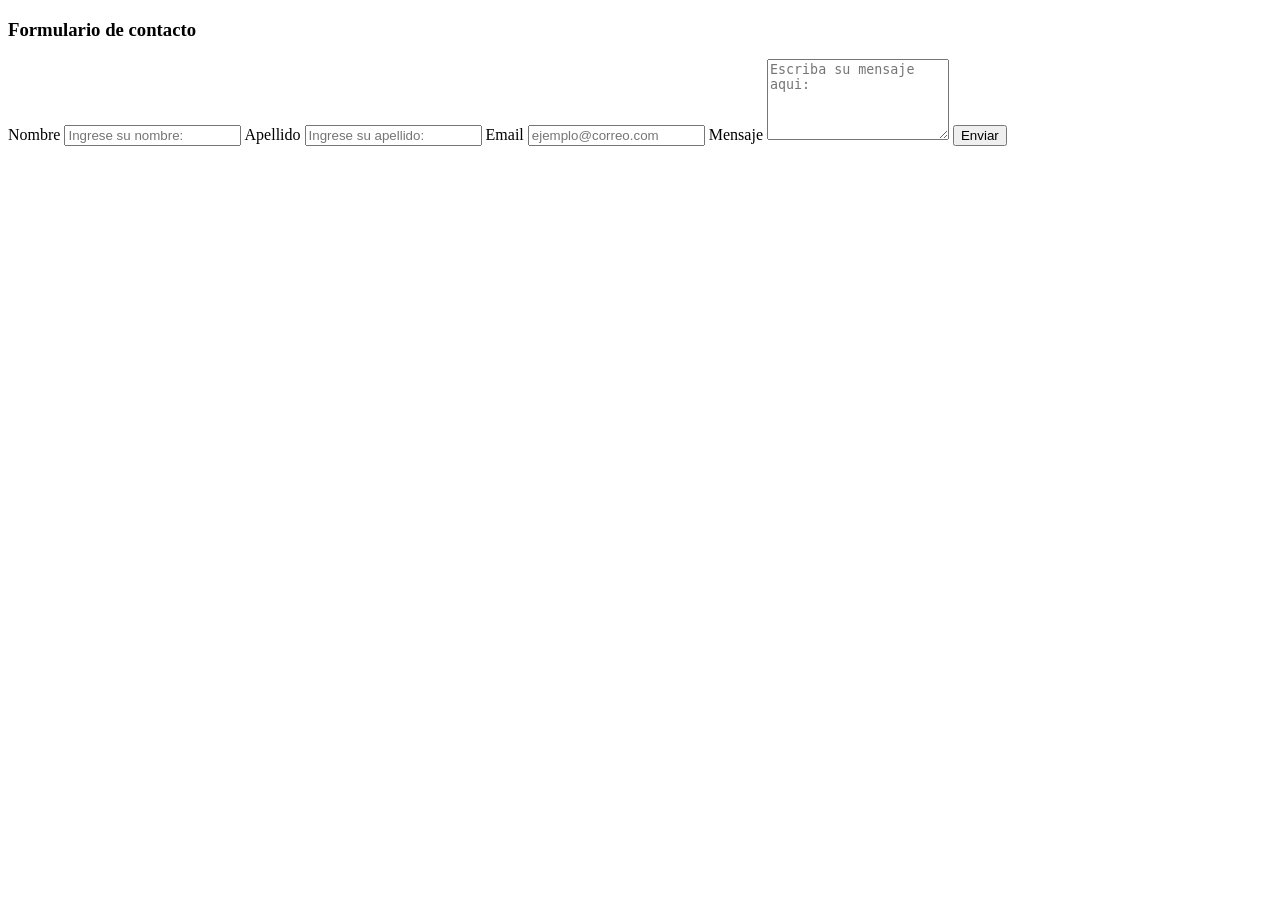
==== index.html @ 86919dc3 "creacion de archivos" ====
<!DOCTYPE html>
<html lang="en">
<head>
    <meta charset="UTF-8">
    <link rel="stylesheet" href="./styles.css">
</head>

<body>

    <header>
    </header>

    <main>
        <div>
            <h3>Formulario de contacto</h3>
            <form id="formContacto" class="formularioContacto">
            <label for="nombre">Nombre</label>
            <input type="text" id="nombre" name="nombre" placeholder="Ingrese su nombre:" required>  

            <label for="apellido">Apellido</label>
            <input type="text" id="apellido" name="apellido" placeholder="Ingrese su apellido:" required>

            <label for="email">Email</label>
            <input type="email" id="email" name="email" placeholder="ejemplo@correo.com" required>

            <label for="texto">Mensaje</label>
            <textarea name="texto" id="texto" placeholder="Escriba su mensaje aqui:" rows="5"></textarea>

            <button type="submit">Enviar</button>
            </form>
        </div>
    </main>
    
</body>
</html>
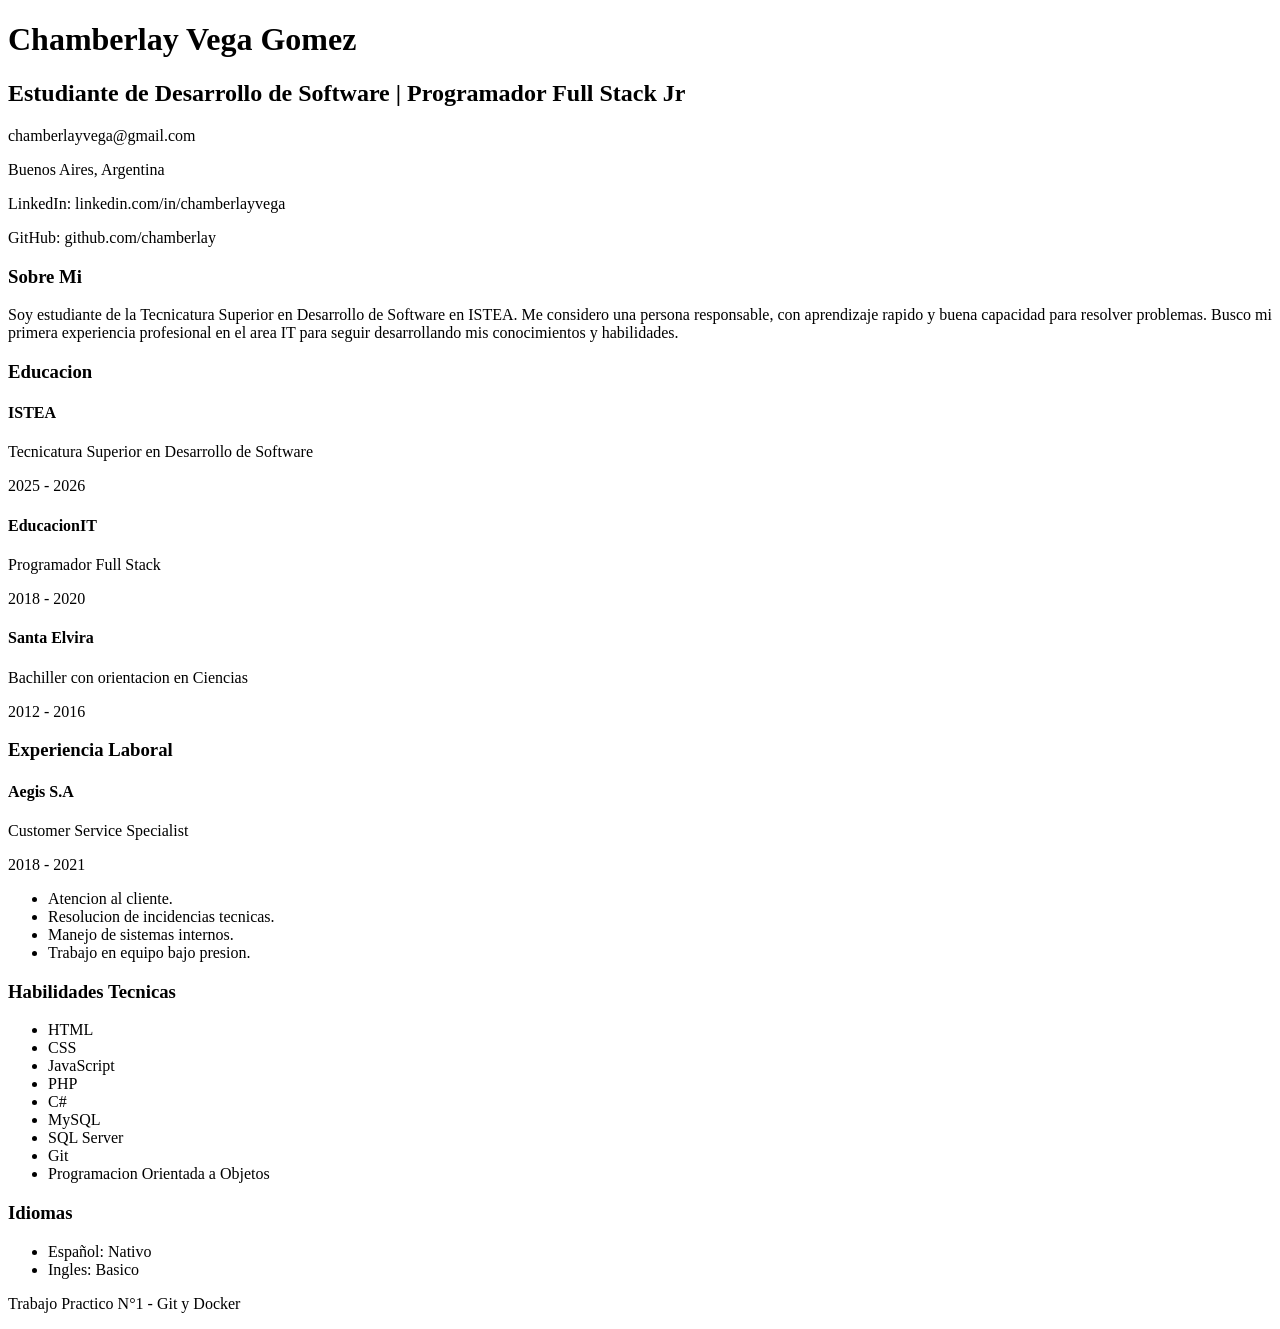
==== commit f904c6e3: "informacion y datos del cv" ====
--- a/index.html
+++ b/index.html
@@ -1,35 +1,105 @@
 <!DOCTYPE html>
-<html lang="en">
+<html lang="es">
 <head>
     <meta charset="UTF-8">
-    <link rel="stylesheet" href="./styles.css">
+    <meta name="viewport" content="width=device-width, initial-scale=1.0">
+    <title>Chamberlay Vega Gomez - CV Web</title>
+    <link rel="stylesheet" href="style.css">
 </head>
-
 <body>
 
     <header>
+        <h1>Chamberlay Vega Gomez</h1>
+        <h2>Estudiante de Desarrollo de Software | Programador Full Stack Jr</h2>
+
+        <div class="contacto">
+            <p>chamberlayvega@gmail.com</p>
+            <p>Buenos Aires, Argentina</p>
+            <p>LinkedIn: linkedin.com/in/chamberlayvega</p>
+            <p>GitHub: github.com/chamberlay</p>
+        </div>
     </header>
 
     <main>
-        <div>
-            <h3>Formulario de contacto</h3>
-            <form id="formContacto" class="formularioContacto">
-            <label for="nombre">Nombre</label>
-            <input type="text" id="nombre" name="nombre" placeholder="Ingrese su nombre:" required>  
+        <section>
+            <h3>Sobre Mi</h3>
+            <p>
+                Soy estudiante de la Tecnicatura Superior en Desarrollo de Software en ISTEA.
+                Me considero una persona responsable, con aprendizaje rapido y buena capacidad
+                para resolver problemas. Busco mi primera experiencia profesional en el area IT
+                para seguir desarrollando mis conocimientos y habilidades.
+            </p>
+        </section>
 
-            <label for="apellido">Apellido</label>
-            <input type="text" id="apellido" name="apellido" placeholder="Ingrese su apellido:" required>
+        <section>
+            <h3>Educacion</h3>
 
-            <label for="email">Email</label>
-            <input type="email" id="email" name="email" placeholder="ejemplo@correo.com" required>
+            <article>
+                <h4>ISTEA</h4>
+                <p>Tecnicatura Superior en Desarrollo de Software</p>
+                <p>2025 - 2026</p>
+            </article>
 
-            <label for="texto">Mensaje</label>
-            <textarea name="texto" id="texto" placeholder="Escriba su mensaje aqui:" rows="5"></textarea>
+            <article>
+                <h4>EducacionIT</h4>
+                <p>Programador Full Stack</p>
+                <p>2018 - 2020</p>
+            </article>
 
-            <button type="submit">Enviar</button>
-            </form>
-        </div>
+            <article>
+                <h4>Santa Elvira</h4>
+                <p>Bachiller con orientacion en Ciencias</p>
+                <p>2012 - 2016</p>
+            </article>
+        </section>
+
+        <section>
+            <h3>Experiencia Laboral</h3>
+
+            <article>
+                <h4>Aegis S.A</h4>
+                <p>Customer Service Specialist</p>
+                <p>2018 - 2021</p>
+
+                <ul>
+                    <li>Atencion al cliente.</li>
+                    <li>Resolucion de incidencias tecnicas.</li>
+                    <li>Manejo de sistemas internos.</li>
+                    <li>Trabajo en equipo bajo presion.</li>
+                </ul>
+            </article>
+        </section>
+
+        <section>
+            <h3>Habilidades Tecnicas</h3>
+
+            <ul>
+                <li>HTML</li>
+                <li>CSS</li>
+                <li>JavaScript</li>
+                <li>PHP</li>
+                <li>C#</li>
+                <li>MySQL</li>
+                <li>SQL Server</li>
+                <li>Git</li>
+                <li>Programacion Orientada a Objetos</li>
+            </ul>
+        </section>
+
+        <section>
+            <h3>Idiomas</h3>
+
+            <ul>
+                <li>Español: Nativo</li>
+                <li>Ingles: Basico</li>
+            </ul>
+        </section>
+
     </main>
-    
+
+    <footer>
+        <p>Trabajo Practico N°1 - Git y Docker</p>
+    </footer>
+
 </body>
 </html>
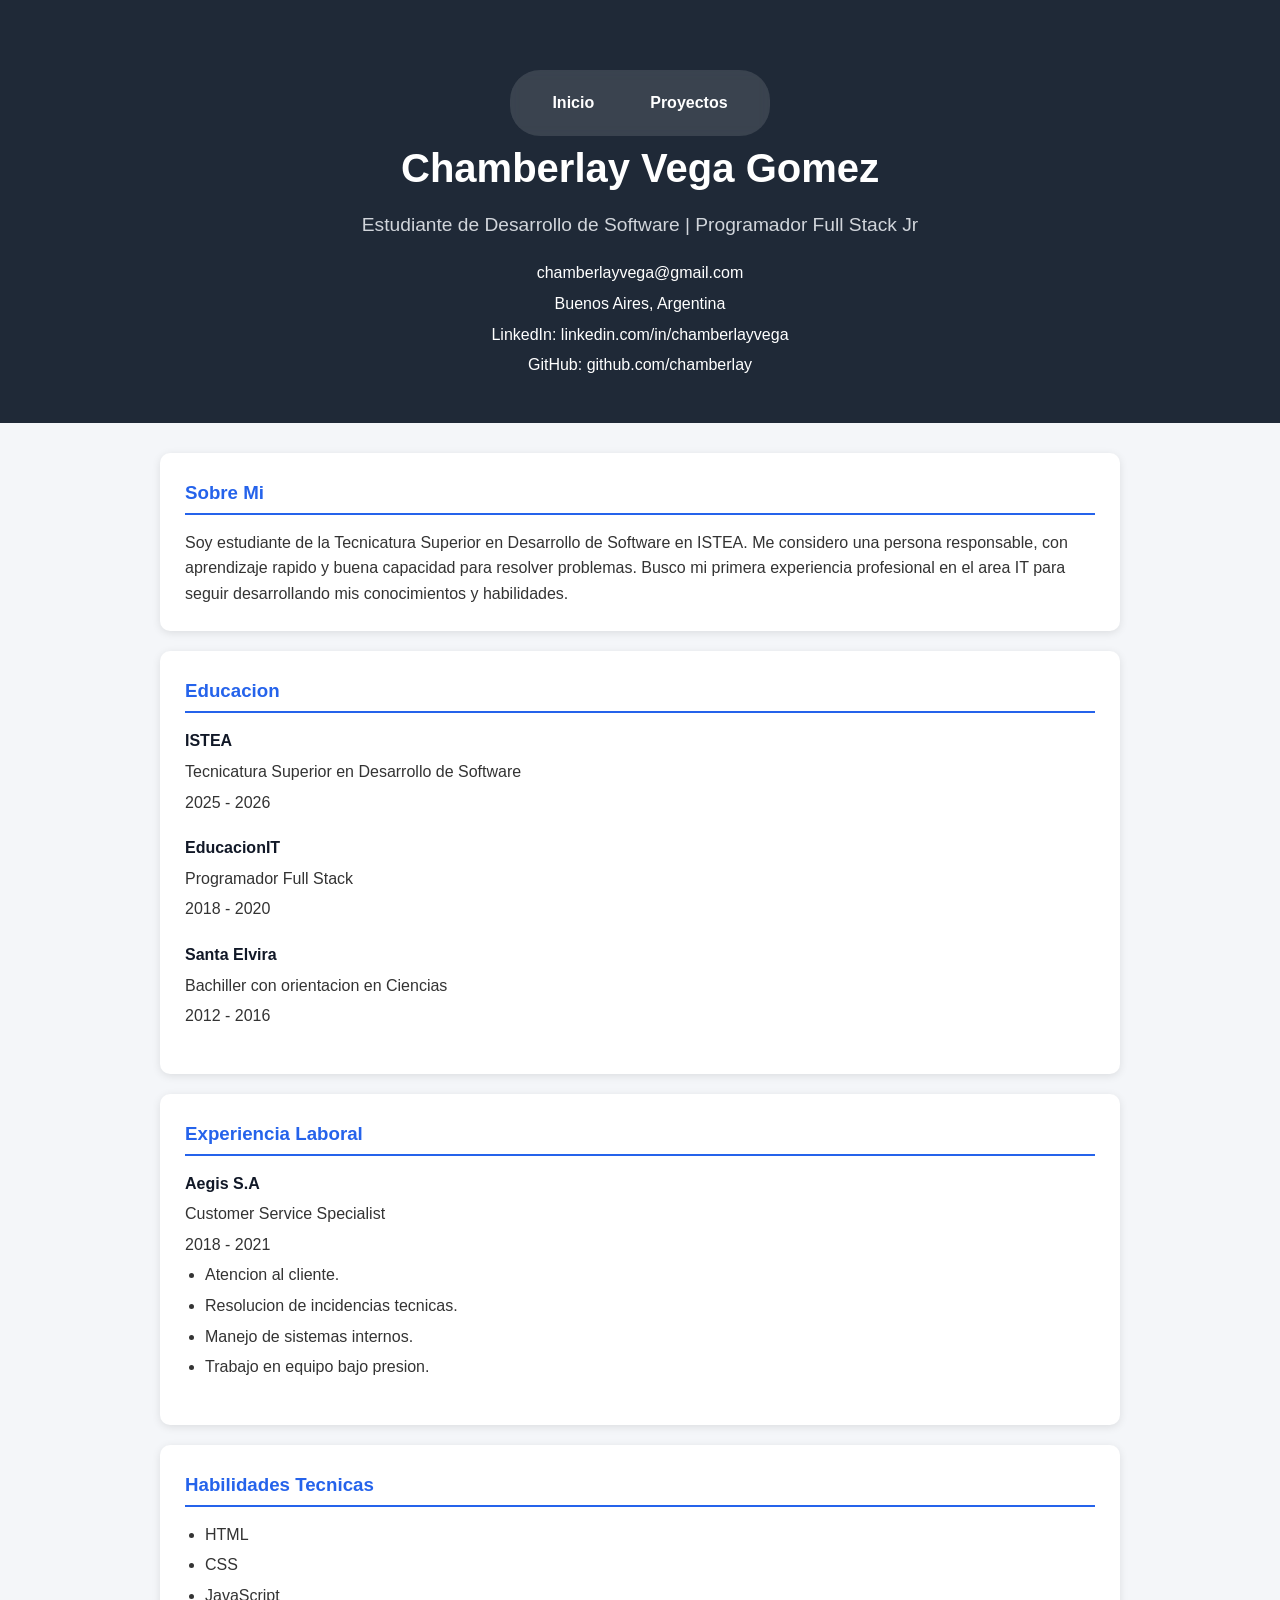
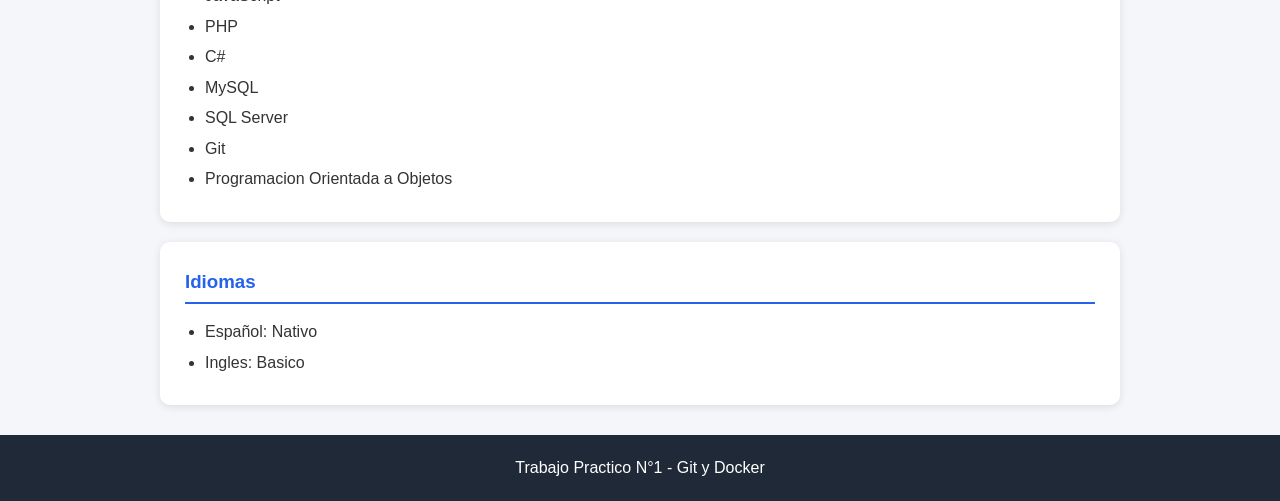
==== commit a13e9cfc: "agrego pagina de proyectos" ====
--- a/index.html
+++ b/index.html
@@ -9,6 +9,11 @@
 <body>
 
     <header>
+        <nav>
+            <a href="index.html">Inicio</a>
+            <a href="proyectos.html">Proyectos</a>
+        </nav>
+        
         <h1>Chamberlay Vega Gomez</h1>
         <h2>Estudiante de Desarrollo de Software | Programador Full Stack Jr</h2>
 
--- a/style.css
+++ b/style.css
@@ -0,0 +1,166 @@
+* {
+    margin: 0;
+    padding: 0;
+    box-sizing: border-box;
+}
+
+body {
+    font-family: Arial, Helvetica, sans-serif;
+    background-color: #f4f6f9;
+    color: #333;
+    line-height: 1.6;
+}
+
+header {
+    background-color: #1f2937;
+    color: white;
+    text-align: center;
+    padding: 40px 20px;
+}
+
+header h1 {
+    font-size: 2.5rem;
+    margin-bottom: 10px;
+}
+
+header h2 {
+    font-size: 1.2rem;
+    font-weight: normal;
+    color: #d1d5db;
+}
+
+.contacto {
+    margin-top: 20px;
+}
+
+.contacto p {
+    margin: 5px 0;
+}
+
+main {
+    max-width: 1000px;
+    margin: 30px auto;
+    padding: 0 20px;
+}
+
+section {
+    background-color: white;
+    margin-bottom: 20px;
+    padding: 25px;
+    border-radius: 10px;
+    box-shadow: 0 2px 8px rgba(0, 0, 0, 0.1);
+}
+
+section h3 {
+    color: #2563eb;
+    margin-bottom: 15px;
+    border-bottom: 2px solid #2563eb;
+    padding-bottom: 5px;
+}
+
+article {
+    margin-bottom: 20px;
+}
+
+article h4 {
+    color: #111827;
+    margin-bottom: 5px;
+}
+
+article p {
+    margin-bottom: 5px;
+}
+
+/* Listas */
+ul {
+    padding-left: 20px;
+}
+
+li {
+    margin-bottom: 5px;
+}
+
+footer {
+    text-align: center;
+    background-color: #1f2937;
+    color: white;
+    padding: 20px;
+    margin-top: 30px;
+}
+
+@media (max-width: 768px) {
+
+    header h1 {
+        font-size: 2rem;
+    }
+
+    header h2 {
+        font-size: 1rem;
+    }
+
+    main {
+        padding: 10px;
+    }
+
+    section {
+        padding: 20px;
+    }
+}
+
+nav {
+    margin-top: 30px;
+    display: inline-flex;
+    gap: 20px;
+    background-color: rgba(255,255,255,.12);
+    padding: 12px 24px;
+    border-radius: 30px;
+    backdrop-filter: blur(5px);
+}
+
+nav a{
+    color:white;
+    text-decoration:none;
+    font-weight:bold;
+    padding:8px 18px;
+    border-radius:20px;
+    transition:.3s;
+}
+
+nav a:hover{
+    background:white;
+    color:#1f2937;
+}
+
+.proyectos {
+    display: grid;
+    grid-template-columns: repeat(auto-fit, minmax(280px, 1fr));
+    gap: 20px;
+}
+
+.tarjeta{
+
+    background:#fafafa;
+
+    border:1px solid #ddd;
+
+    border-radius:10px;
+
+    padding:20px;
+
+    transition:.3s;
+}
+
+.tarjeta:hover {
+    transform: translateY(-5px);
+    box-shadow: 0 6px 16px rgba(0,0,0,.15);
+}
+
+.tarjeta h4 {
+    color: #2563eb;
+    margin-bottom: 10px;
+}
+
+.tarjeta h5 {
+    margin-top: 15px;
+    margin-bottom: 10px;
+}
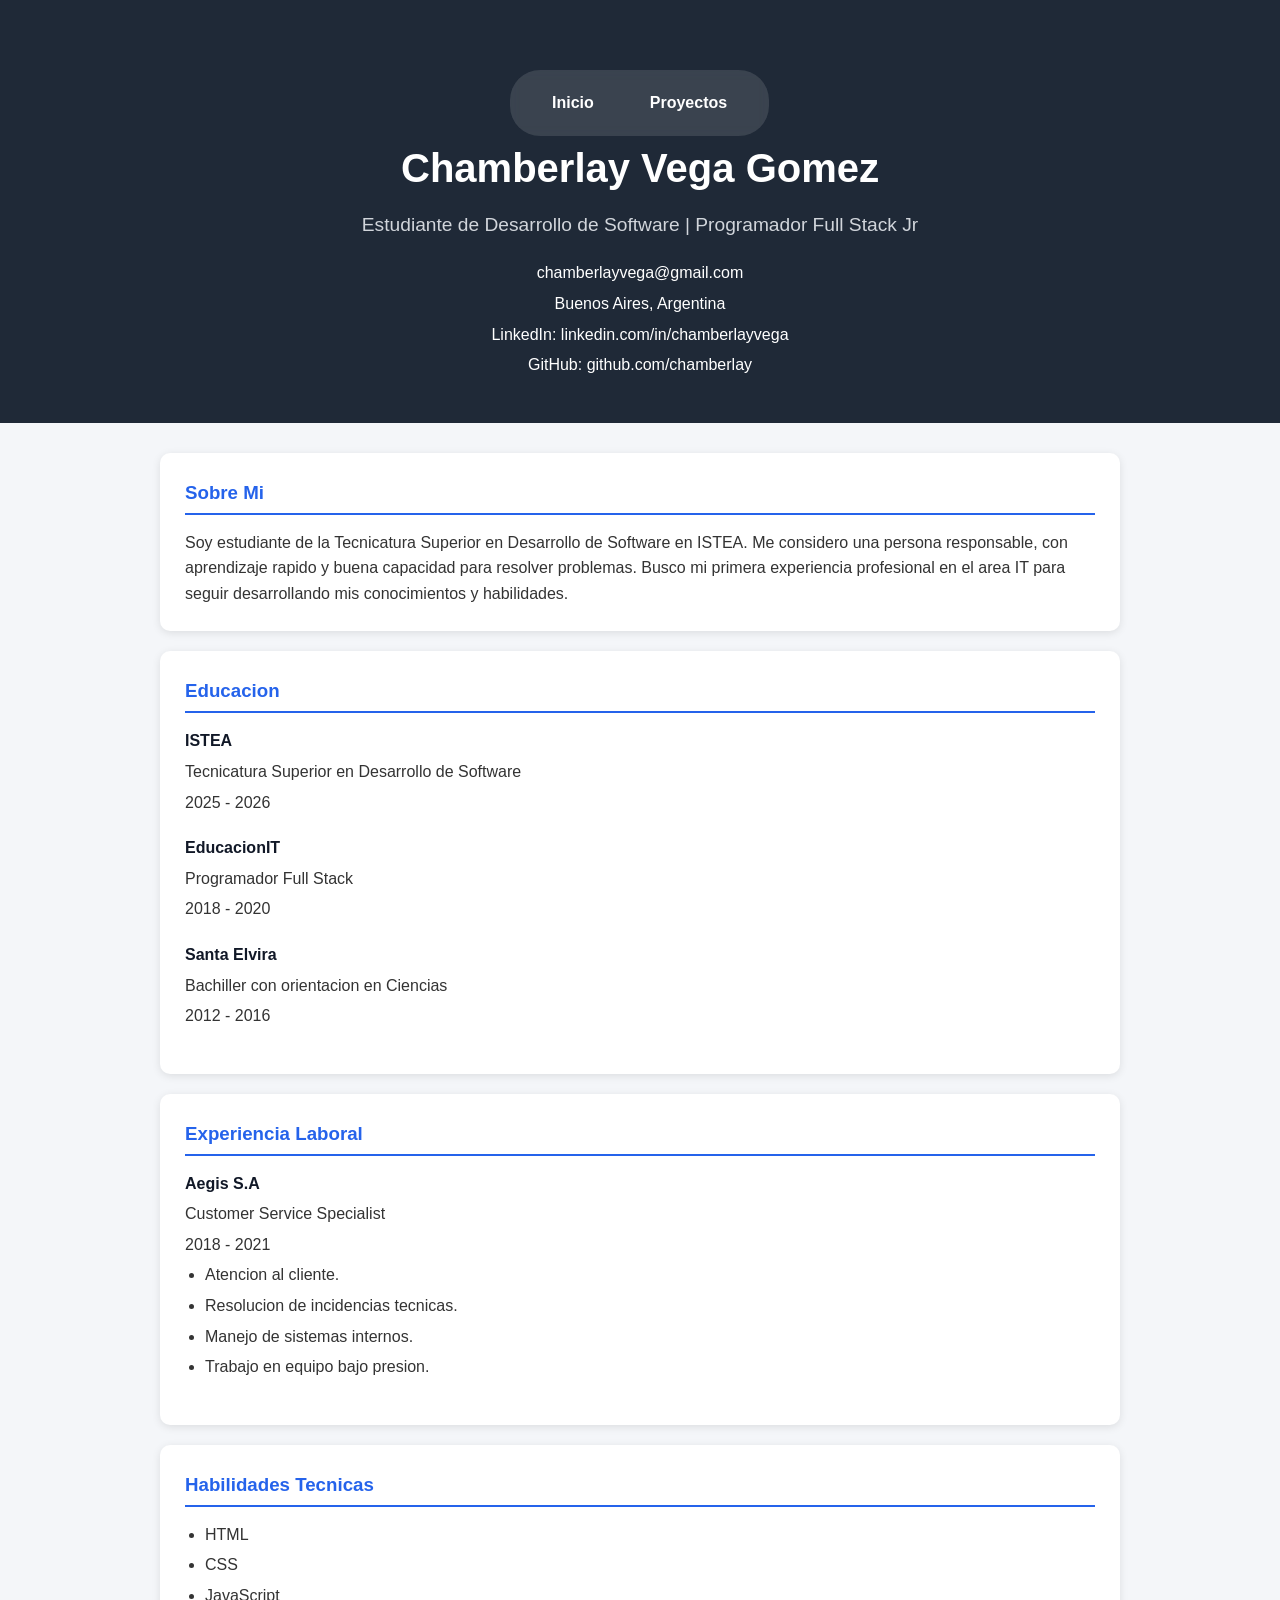
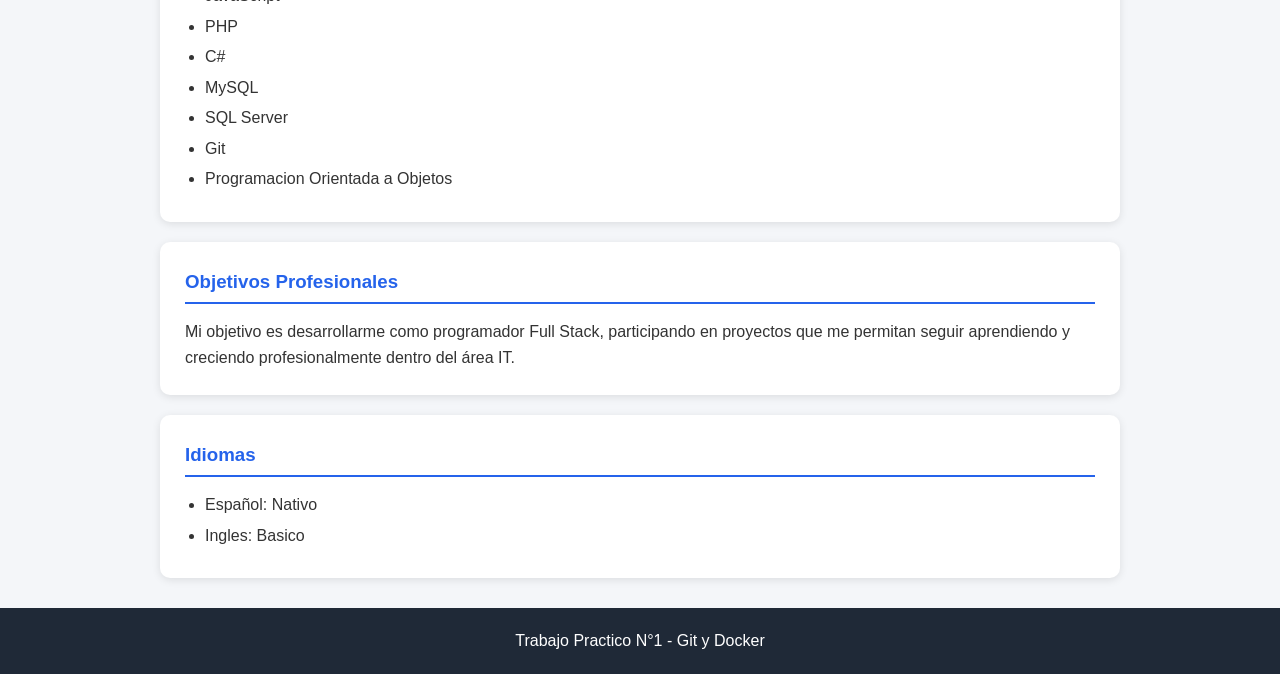
==== commit 559e3ef2: "agrego seccion de objetivos profesionales" ====
--- a/index.html
+++ b/index.html
@@ -13,7 +13,7 @@
             <a href="index.html">Inicio</a>
             <a href="proyectos.html">Proyectos</a>
         </nav>
-        
+
         <h1>Chamberlay Vega Gomez</h1>
         <h2>Estudiante de Desarrollo de Software | Programador Full Stack Jr</h2>
 
@@ -92,6 +92,15 @@
         </section>
 
         <section>
+            <h3>Objetivos Profesionales</h3>
+                <p>
+                Mi objetivo es desarrollarme como programador Full Stack,
+                participando en proyectos que me permitan seguir aprendiendo
+                y creciendo profesionalmente dentro del área IT.
+                </p>
+        </section>
+
+        <section>
             <h3>Idiomas</h3>
 
             <ul>
--- a/style.css
+++ b/style.css
@@ -163,4 +163,9 @@
 .tarjeta h5 {
     margin-top: 15px;
     margin-bottom: 10px;
+}
+
+section:hover{
+    transform: translateY(-3px);
+    transition: .3s;
 }
